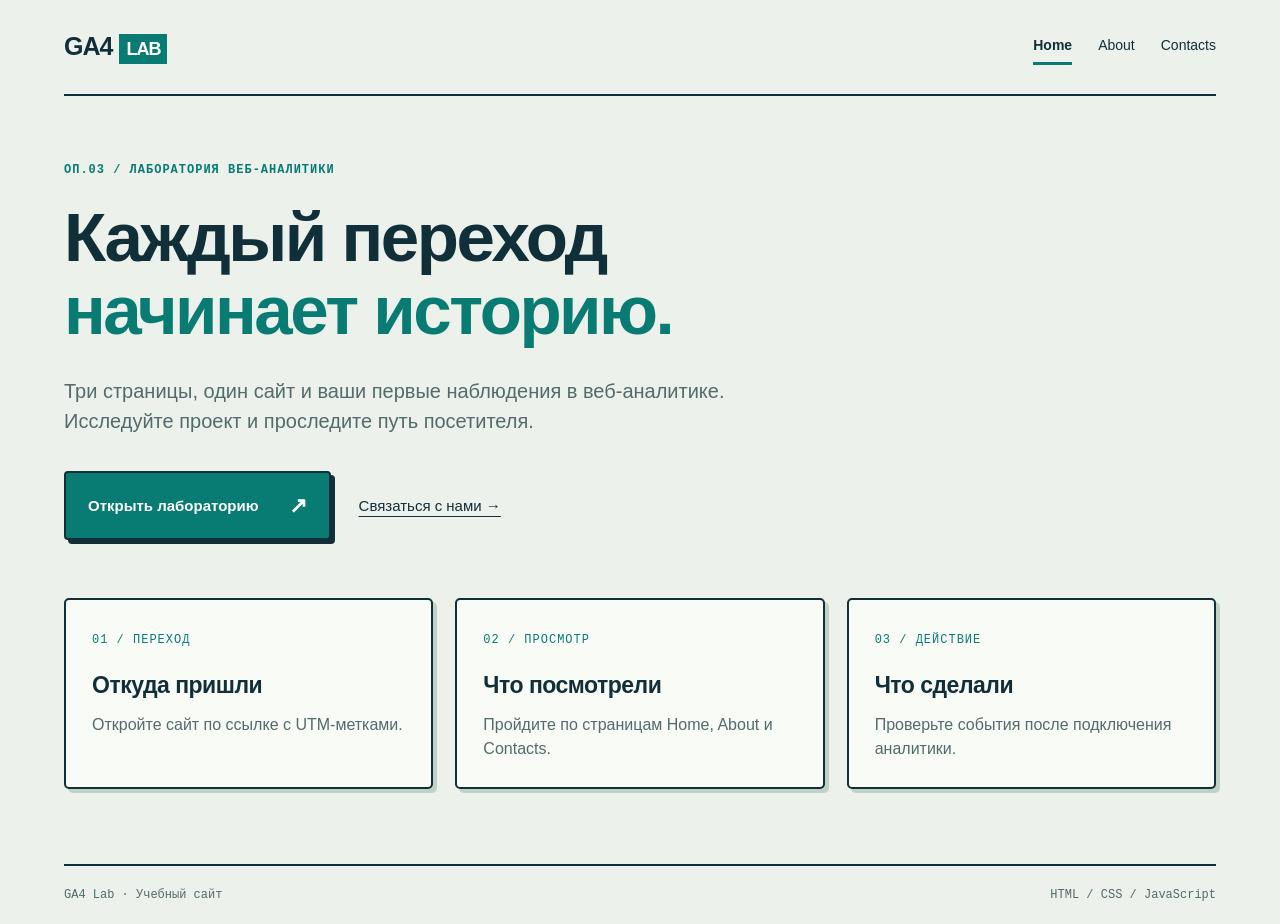
==== index.html @ f5a76195 "Initial commit" ====
<!doctype html>
<html lang="ru">
<head>
  <!-- На занятии вставьте Google Tag сразу после открывающего head. -->
  <meta charset="utf-8">
  <meta name="viewport" content="width=device-width, initial-scale=1">
  <meta name="description" content="Учебная лаборатория веб-аналитики: страницы, переходы и события.">
  <title>Home — GA4 Lab</title>
  <link rel="stylesheet" href="css/style.css">
  <script src="js/script.js" defer></script>
</head>
<body>
  <header><a class="brand" href="index.html">GA4<span>LAB</span></a><nav aria-label="Основная навигация"><a href="index.html" aria-current="page">Home</a><a href="about.html">About</a><a href="contacts.html">Contacts</a></nav></header>
  <main><p class="eyebrow">ОП.03 / ЛАБОРАТОРИЯ ВЕБ-АНАЛИТИКИ</p><h1>Каждый переход<br><em>начинает историю.</em></h1><p class="lead">Три страницы, один сайт и ваши первые наблюдения в веб-аналитике. Исследуйте проект и проследите путь посетителя.</p>
<div class="actions"><a class="button" href="about.html">Открыть лабораторию <span>↗</span></a><a class="secondary" href="contacts.html">Связаться с нами →</a></div>
<section class="cards" aria-label="Что можно изучить"><article><small>01 / ПЕРЕХОД</small><h2>Откуда пришли</h2><p>Откройте сайт по ссылке с UTM-метками.</p></article><article><small>02 / ПРОСМОТР</small><h2>Что посмотрели</h2><p>Пройдите по страницам Home, About и Contacts.</p></article><article><small>03 / ДЕЙСТВИЕ</small><h2>Что сделали</h2><p>Проверьте события после подключения аналитики.</p></article></section></main>
  <footer><span>GA4 Lab · Учебный сайт</span><span>HTML / CSS / JavaScript</span></footer>
</body>
</html>
---- css/style.css ----
:root{--ink:#102f39;--paper:#edf1eb;--accent:#087c73;--line:#b9ccc1;--muted:#526b6c}*{box-sizing:border-box}body{margin:0;background:var(--paper);color:var(--ink);font-family:Arial,Helvetica,sans-serif;line-height:1.5}a{color:inherit}header,main,footer{width:min(1160px,90%);margin:auto}header{display:flex;align-items:center;justify-content:space-between;padding:28px 0;border-bottom:2px solid var(--ink)}.brand{font-size:25px;font-weight:900;text-decoration:none;letter-spacing:-1px}.brand span{background:var(--accent);color:white;padding:5px 7px;margin-left:7px;font-size:18px}nav{display:flex;gap:26px}nav a{text-decoration:none;font-size:14px;padding:6px 0}nav a[aria-current]{border-bottom:3px solid var(--accent);font-weight:bold}main{padding:65px 0 75px;min-height:calc(100vh - 185px)}.eyebrow,small,.tag{font-family:monospace;font-size:12px;letter-spacing:1px}.eyebrow{color:var(--accent);font-weight:bold;margin:0 0 22px}h1{font-size:clamp(38px,5.4vw,72px);line-height:1.07;letter-spacing:-2.5px;margin:0 0 28px;font-weight:800}h1 em{font-style:normal;color:var(--accent)}.lead{font-size:20px;max-width:710px;color:var(--muted);margin-bottom:30px}.actions{display:flex;gap:28px;align-items:center;margin:35px 0}.button{display:inline-flex;justify-content:space-between;gap:30px;align-items:center;background:var(--accent);color:white;border:2px solid var(--ink);padding:16px 22px;border-radius:4px;text-decoration:none;font-size:15px;font-weight:bold;box-shadow:4px 4px 0 var(--ink);cursor:pointer}.button:hover{background:#075f59;transform:translateY(-2px)}.button span{font-size:22px}.secondary{text-underline-offset:5px;font-size:15px}.cards{display:grid;grid-template-columns:repeat(3,1fr);gap:22px;margin-top:58px}.cards article{padding:26px;background:#f9fbf7;border:2px solid var(--ink);border-radius:5px;box-shadow:4px 4px 0 #c0d2c6}.cards small{color:var(--accent)}h2{font-size:23px;letter-spacing:-.5px;margin:18px 0 10px}article p,aside p{color:var(--muted);margin:0}.steps{max-width:800px;margin:35px 0}.steps article{display:flex;gap:28px;padding:22px 0;border-bottom:1px solid var(--line)}.steps article>b{font:30px monospace;color:var(--accent)}.steps h2{margin:0 0 8px}.contact-grid{display:grid;grid-template-columns:1.1fr 1fr;gap:55px;margin-top:35px}form{background:white;border:2px solid var(--ink);border-radius:5px;padding:28px}label{display:block;font-weight:bold;font-size:14px;margin-bottom:8px}input,select{width:100%;padding:13px;font:16px Arial;border:1px solid var(--line);border-radius:3px;background:#f9fbf7;margin-bottom:22px}form small{display:block;color:var(--muted);letter-spacing:0;line-height:1.6}#form-status{color:var(--accent);font-weight:bold}aside{padding:25px 0}.tag{color:var(--accent)}aside h2{font-size:34px;line-height:1.3}aside p{margin-bottom:25px}footer{border-top:2px solid var(--ink);padding:22px 0;display:flex;justify-content:space-between;font:12px monospace;color:var(--muted)}:focus-visible{outline:3px solid #df9509;outline-offset:5px}@media(max-width:700px){header{padding:22px 0}nav{gap:14px}nav a{font-size:12px}main{padding:38px 0}h1{letter-spacing:-1.5px}.lead{font-size:17px}.cards,.contact-grid{grid-template-columns:1fr;gap:20px}.cards{margin-top:38px}.actions{align-items:flex-start;flex-direction:column;gap:22px}footer{gap:12px;flex-wrap:wrap}.contact-grid{gap:10px}}@media(prefers-reduced-motion:no-preference){main{animation:appear .45s ease}.button{transition:background .15s,transform .15s}@keyframes appear{from{opacity:0;transform:translateY(12px)}to{opacity:1;transform:none}}}
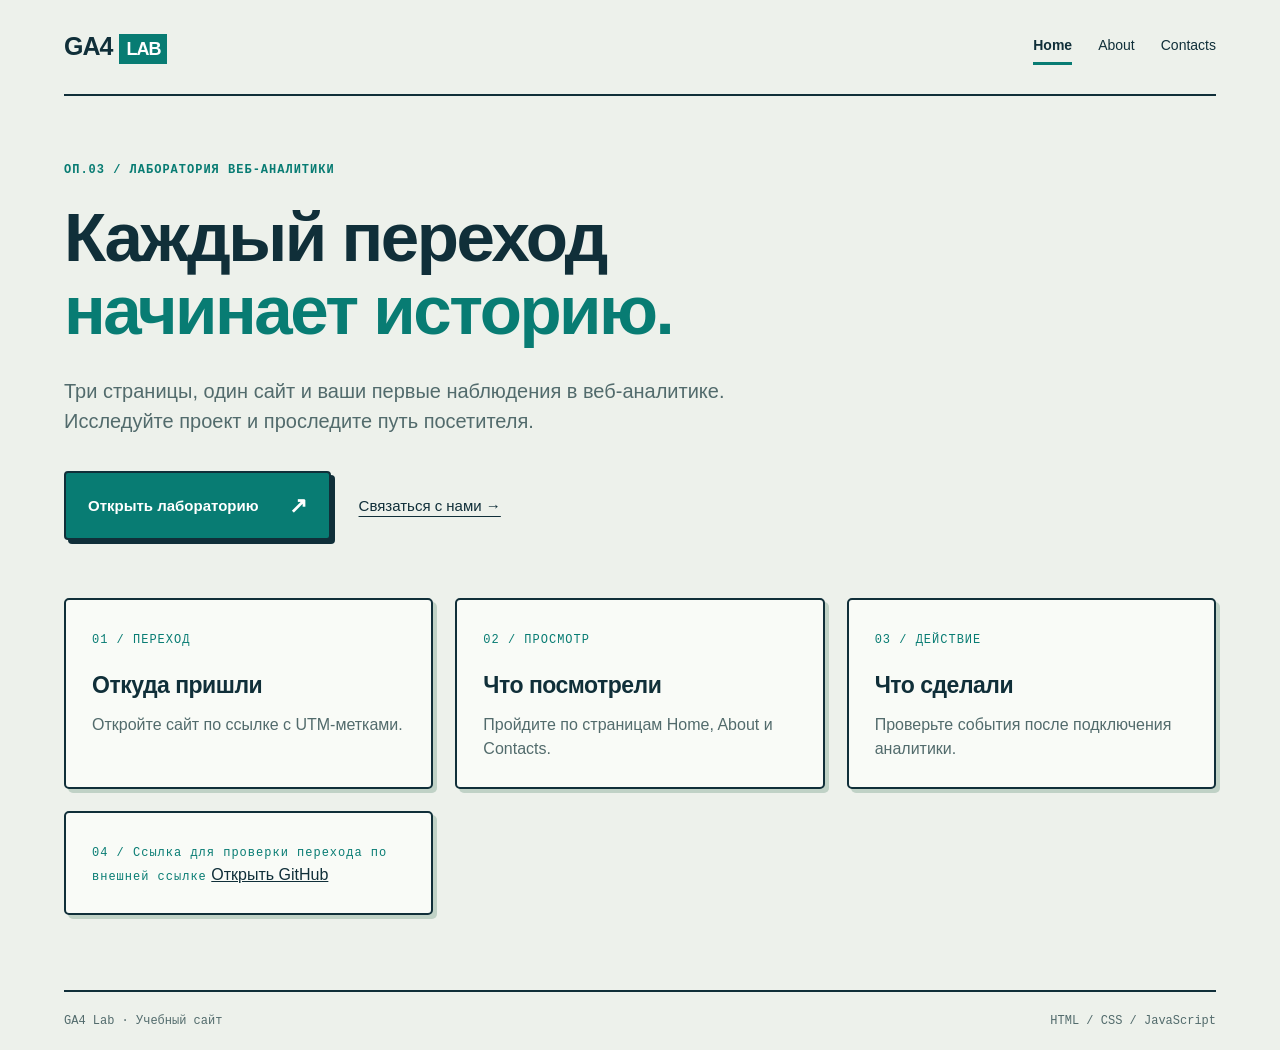
==== commit 22e71892: "feat: add external link" ====
--- a/index.html
+++ b/index.html
@@ -1,7 +1,17 @@
 <!doctype html>
 <html lang="ru">
+
 <head>
   <!-- На занятии вставьте Google Tag сразу после открывающего head. -->
+  <!-- Google tag (gtag.js) -->
+  <script async src="https://www.googletagmanager.com/gtag/js?id=G-JCLZ7XSDVT"></script>
+  <script>
+    window.dataLayer = window.dataLayer || [];
+    function gtag() { dataLayer.push(arguments); }
+    gtag('js', new Date());
+
+    gtag('config', 'G-JCLZ7XSDVT');
+  </script>
   <meta charset="utf-8">
   <meta name="viewport" content="width=device-width, initial-scale=1">
   <meta name="description" content="Учебная лаборатория веб-аналитики: страницы, переходы и события.">
@@ -9,12 +19,40 @@
   <link rel="stylesheet" href="css/style.css">
   <script src="js/script.js" defer></script>
 </head>
+
 <body>
-  <header><a class="brand" href="index.html">GA4<span>LAB</span></a><nav aria-label="Основная навигация"><a href="index.html" aria-current="page">Home</a><a href="about.html">About</a><a href="contacts.html">Contacts</a></nav></header>
-  <main><p class="eyebrow">ОП.03 / ЛАБОРАТОРИЯ ВЕБ-АНАЛИТИКИ</p><h1>Каждый переход<br><em>начинает историю.</em></h1><p class="lead">Три страницы, один сайт и ваши первые наблюдения в веб-аналитике. Исследуйте проект и проследите путь посетителя.</p>
-<div class="actions"><a class="button" href="about.html">Открыть лабораторию <span>↗</span></a><a class="secondary" href="contacts.html">Связаться с нами →</a></div>
-<section class="cards" aria-label="Что можно изучить"><article><small>01 / ПЕРЕХОД</small><h2>Откуда пришли</h2><p>Откройте сайт по ссылке с UTM-метками.</p></article><article><small>02 / ПРОСМОТР</small><h2>Что посмотрели</h2><p>Пройдите по страницам Home, About и Contacts.</p></article><article><small>03 / ДЕЙСТВИЕ</small><h2>Что сделали</h2><p>Проверьте события после подключения аналитики.</p></article></section></main>
+  <header><a class="brand" href="index.html">GA4<span>LAB</span></a>
+    <nav aria-label="Основная навигация"><a href="index.html" aria-current="page">Home</a><a
+        href="about.html">About</a><a href="contacts.html">Contacts</a></nav>
+  </header>
+  <main>
+    <p class="eyebrow">ОП.03 / ЛАБОРАТОРИЯ ВЕБ-АНАЛИТИКИ</p>
+    <h1>Каждый переход<br><em>начинает историю.</em></h1>
+    <p class="lead">Три страницы, один сайт и ваши первые наблюдения в веб-аналитике. Исследуйте проект и проследите
+      путь посетителя.</p>
+    <div class="actions"><a class="button" href="about.html">Открыть лабораторию <span>↗</span></a><a class="secondary"
+        href="contacts.html">Связаться с нами →</a></div>
+    <section class="cards" aria-label="Что можно изучить">
+      <article><small>01 / ПЕРЕХОД</small>
+        <h2>Откуда пришли</h2>
+        <p>Откройте сайт по ссылке с UTM-метками.</p>
+      </article>
+      <article><small>02 / ПРОСМОТР</small>
+        <h2>Что посмотрели</h2>
+        <p>Пройдите по страницам Home, About и Contacts.</p>
+      </article>
+      <article><small>03 / ДЕЙСТВИЕ</small>
+        <h2>Что сделали</h2>
+        <p>Проверьте события после подключения аналитики.</p>
+      </article>
+      <article><small>04 / Ссылка для проверки перехода по внешней ссылке</small>
+        <a href="https://github.com/" target="_blank" rel="noopener noreferrer">
+          Открыть GitHub
+        </a>        
+      </article>
+    </section>
+  </main>
   <footer><span>GA4 Lab · Учебный сайт</span><span>HTML / CSS / JavaScript</span></footer>
 </body>
-</html>
 
+</html>
--- a/css/style.css
+++ b/css/style.css
@@ -1,2 +1,346 @@
-:root{--ink:#102f39;--paper:#edf1eb;--accent:#087c73;--line:#b9ccc1;--muted:#526b6c}*{box-sizing:border-box}body{margin:0;background:var(--paper);color:var(--ink);font-family:Arial,Helvetica,sans-serif;line-height:1.5}a{color:inherit}header,main,footer{width:min(1160px,90%);margin:auto}header{display:flex;align-items:center;justify-content:space-between;padding:28px 0;border-bottom:2px solid var(--ink)}.brand{font-size:25px;font-weight:900;text-decoration:none;letter-spacing:-1px}.brand span{background:var(--accent);color:white;padding:5px 7px;margin-left:7px;font-size:18px}nav{display:flex;gap:26px}nav a{text-decoration:none;font-size:14px;padding:6px 0}nav a[aria-current]{border-bottom:3px solid var(--accent);font-weight:bold}main{padding:65px 0 75px;min-height:calc(100vh - 185px)}.eyebrow,small,.tag{font-family:monospace;font-size:12px;letter-spacing:1px}.eyebrow{color:var(--accent);font-weight:bold;margin:0 0 22px}h1{font-size:clamp(38px,5.4vw,72px);line-height:1.07;letter-spacing:-2.5px;margin:0 0 28px;font-weight:800}h1 em{font-style:normal;color:var(--accent)}.lead{font-size:20px;max-width:710px;color:var(--muted);margin-bottom:30px}.actions{display:flex;gap:28px;align-items:center;margin:35px 0}.button{display:inline-flex;justify-content:space-between;gap:30px;align-items:center;background:var(--accent);color:white;border:2px solid var(--ink);padding:16px 22px;border-radius:4px;text-decoration:none;font-size:15px;font-weight:bold;box-shadow:4px 4px 0 var(--ink);cursor:pointer}.button:hover{background:#075f59;transform:translateY(-2px)}.button span{font-size:22px}.secondary{text-underline-offset:5px;font-size:15px}.cards{display:grid;grid-template-columns:repeat(3,1fr);gap:22px;margin-top:58px}.cards article{padding:26px;background:#f9fbf7;border:2px solid var(--ink);border-radius:5px;box-shadow:4px 4px 0 #c0d2c6}.cards small{color:var(--accent)}h2{font-size:23px;letter-spacing:-.5px;margin:18px 0 10px}article p,aside p{color:var(--muted);margin:0}.steps{max-width:800px;margin:35px 0}.steps article{display:flex;gap:28px;padding:22px 0;border-bottom:1px solid var(--line)}.steps article>b{font:30px monospace;color:var(--accent)}.steps h2{margin:0 0 8px}.contact-grid{display:grid;grid-template-columns:1.1fr 1fr;gap:55px;margin-top:35px}form{background:white;border:2px solid var(--ink);border-radius:5px;padding:28px}label{display:block;font-weight:bold;font-size:14px;margin-bottom:8px}input,select{width:100%;padding:13px;font:16px Arial;border:1px solid var(--line);border-radius:3px;background:#f9fbf7;margin-bottom:22px}form small{display:block;color:var(--muted);letter-spacing:0;line-height:1.6}#form-status{color:var(--accent);font-weight:bold}aside{padding:25px 0}.tag{color:var(--accent)}aside h2{font-size:34px;line-height:1.3}aside p{margin-bottom:25px}footer{border-top:2px solid var(--ink);padding:22px 0;display:flex;justify-content:space-between;font:12px monospace;color:var(--muted)}:focus-visible{outline:3px solid #df9509;outline-offset:5px}@media(max-width:700px){header{padding:22px 0}nav{gap:14px}nav a{font-size:12px}main{padding:38px 0}h1{letter-spacing:-1.5px}.lead{font-size:17px}.cards,.contact-grid{grid-template-columns:1fr;gap:20px}.cards{margin-top:38px}.actions{align-items:flex-start;flex-direction:column;gap:22px}footer{gap:12px;flex-wrap:wrap}.contact-grid{gap:10px}}@media(prefers-reduced-motion:no-preference){main{animation:appear .45s ease}.button{transition:background .15s,transform .15s}@keyframes appear{from{opacity:0;transform:translateY(12px)}to{opacity:1;transform:none}}}
-
+:root {
+    --ink: #102f39;
+    --paper: #edf1eb;
+    --accent: #087c73;
+    --line: #b9ccc1;
+    --muted: #526b6c
+}
+
+* {
+    box-sizing: border-box
+}
+
+body {
+    margin: 0;
+    background: var(--paper);
+    color: var(--ink);
+    font-family: Arial, Helvetica, sans-serif;
+    line-height: 1.5
+}
+
+a {
+    color: inherit
+}
+
+header,
+main,
+footer {
+    width: min(1160px, 90%);
+    margin: auto
+}
+
+header {
+    display: flex;
+    align-items: center;
+    justify-content: space-between;
+    padding: 28px 0;
+    border-bottom: 2px solid var(--ink)
+}
+
+.brand {
+    font-size: 25px;
+    font-weight: 900;
+    text-decoration: none;
+    letter-spacing: -1px
+}
+
+.brand span {
+    background: var(--accent);
+    color: white;
+    padding: 5px 7px;
+    margin-left: 7px;
+    font-size: 18px
+}
+
+nav {
+    display: flex;
+    gap: 26px
+}
+
+nav a {
+    text-decoration: none;
+    font-size: 14px;
+    padding: 6px 0
+}
+
+nav a[aria-current] {
+    border-bottom: 3px solid var(--accent);
+    font-weight: bold
+}
+
+main {
+    padding: 65px 0 75px;
+    min-height: calc(100vh - 185px)
+}
+
+.eyebrow,
+small,
+.tag {
+    font-family: monospace;
+    font-size: 12px;
+    letter-spacing: 1px
+}
+
+.eyebrow {
+    color: var(--accent);
+    font-weight: bold;
+    margin: 0 0 22px
+}
+
+h1 {
+    font-size: clamp(38px, 5.4vw, 72px);
+    line-height: 1.07;
+    letter-spacing: -2.5px;
+    margin: 0 0 28px;
+    font-weight: 800
+}
+
+h1 em {
+    font-style: normal;
+    color: var(--accent)
+}
+
+.lead {
+    font-size: 20px;
+    max-width: 710px;
+    color: var(--muted);
+    margin-bottom: 30px
+}
+
+.actions {
+    display: flex;
+    gap: 28px;
+    align-items: center;
+    margin: 35px 0
+}
+
+.button {
+    display: inline-flex;
+    justify-content: space-between;
+    gap: 30px;
+    align-items: center;
+    background: var(--accent);
+    color: white;
+    border: 2px solid var(--ink);
+    padding: 16px 22px;
+    border-radius: 4px;
+    text-decoration: none;
+    font-size: 15px;
+    font-weight: bold;
+    box-shadow: 4px 4px 0 var(--ink);
+    cursor: pointer
+}
+
+.button:hover {
+    background: #075f59;
+    transform: translateY(-2px)
+}
+
+.button span {
+    font-size: 22px
+}
+
+.secondary {
+    text-underline-offset: 5px;
+    font-size: 15px
+}
+
+.cards {
+    display: grid;
+    grid-template-columns: repeat(3, 1fr);
+    gap: 22px;
+    margin-top: 58px
+}
+
+.cards article {
+    padding: 26px;
+    background: #f9fbf7;
+    border: 2px solid var(--ink);
+    border-radius: 5px;
+    box-shadow: 4px 4px 0 #c0d2c6
+}
+
+.cards small {
+    color: var(--accent)
+}
+
+h2 {
+    font-size: 23px;
+    letter-spacing: -.5px;
+    margin: 18px 0 10px
+}
+
+article p,
+aside p {
+    color: var(--muted);
+    margin: 0
+}
+
+.steps {
+    max-width: 800px;
+    margin: 35px 0
+}
+
+.steps article {
+    display: flex;
+    gap: 28px;
+    padding: 22px 0;
+    border-bottom: 1px solid var(--line)
+}
+
+.steps article>b {
+    font: 30px monospace;
+    color: var(--accent)
+}
+
+.steps h2 {
+    margin: 0 0 8px
+}
+
+.contact-grid {
+    display: grid;
+    grid-template-columns: 1.1fr 1fr;
+    gap: 55px;
+    margin-top: 35px
+}
+
+form {
+    background: white;
+    border: 2px solid var(--ink);
+    border-radius: 5px;
+    padding: 28px
+}
+
+label {
+    display: block;
+    font-weight: bold;
+    font-size: 14px;
+    margin-bottom: 8px
+}
+
+input,
+select {
+    width: 100%;
+    padding: 13px;
+    font: 16px Arial;
+    border: 1px solid var(--line);
+    border-radius: 3px;
+    background: #f9fbf7;
+    margin-bottom: 22px
+}
+
+form small {
+    display: block;
+    color: var(--muted);
+    letter-spacing: 0;
+    line-height: 1.6
+}
+
+#form-status {
+    color: var(--accent);
+    font-weight: bold
+}
+
+aside {
+    padding: 25px 0
+}
+
+.tag {
+    color: var(--accent)
+}
+
+aside h2 {
+    font-size: 34px;
+    line-height: 1.3
+}
+
+aside p {
+    margin-bottom: 25px
+}
+
+footer {
+    border-top: 2px solid var(--ink);
+    padding: 22px 0;
+    display: flex;
+    justify-content: space-between;
+    font: 12px monospace;
+    color: var(--muted)
+}
+
+:focus-visible {
+    outline: 3px solid #df9509;
+    outline-offset: 5px
+}
+
+@media(max-width:700px) {
+    header {
+        padding: 22px 0
+    }
+
+    nav {
+        gap: 14px
+    }
+
+    nav a {
+        font-size: 12px
+    }
+
+    main {
+        padding: 38px 0
+    }
+
+    h1 {
+        letter-spacing: -1.5px
+    }
+
+    .lead {
+        font-size: 17px
+    }
+
+    .cards,
+    .contact-grid {
+        grid-template-columns: 1fr;
+        gap: 20px
+    }
+
+    .cards {
+        margin-top: 38px
+    }
+
+    .actions {
+        align-items: flex-start;
+        flex-direction: column;
+        gap: 22px
+    }
+
+    footer {
+        gap: 12px;
+        flex-wrap: wrap
+    }
+
+    .contact-grid {
+        gap: 10px
+    }
+}
+
+@media(prefers-reduced-motion:no-preference) {
+    main {
+        animation: appear .45s ease
+    }
+
+    .button {
+        transition: background .15s, transform .15s
+    }
+
+    @keyframes appear {
+        from {
+            opacity: 0;
+            transform: translateY(12px)
+        }
+
+        to {
+            opacity: 1;
+            transform: none
+        }
+    }
+}
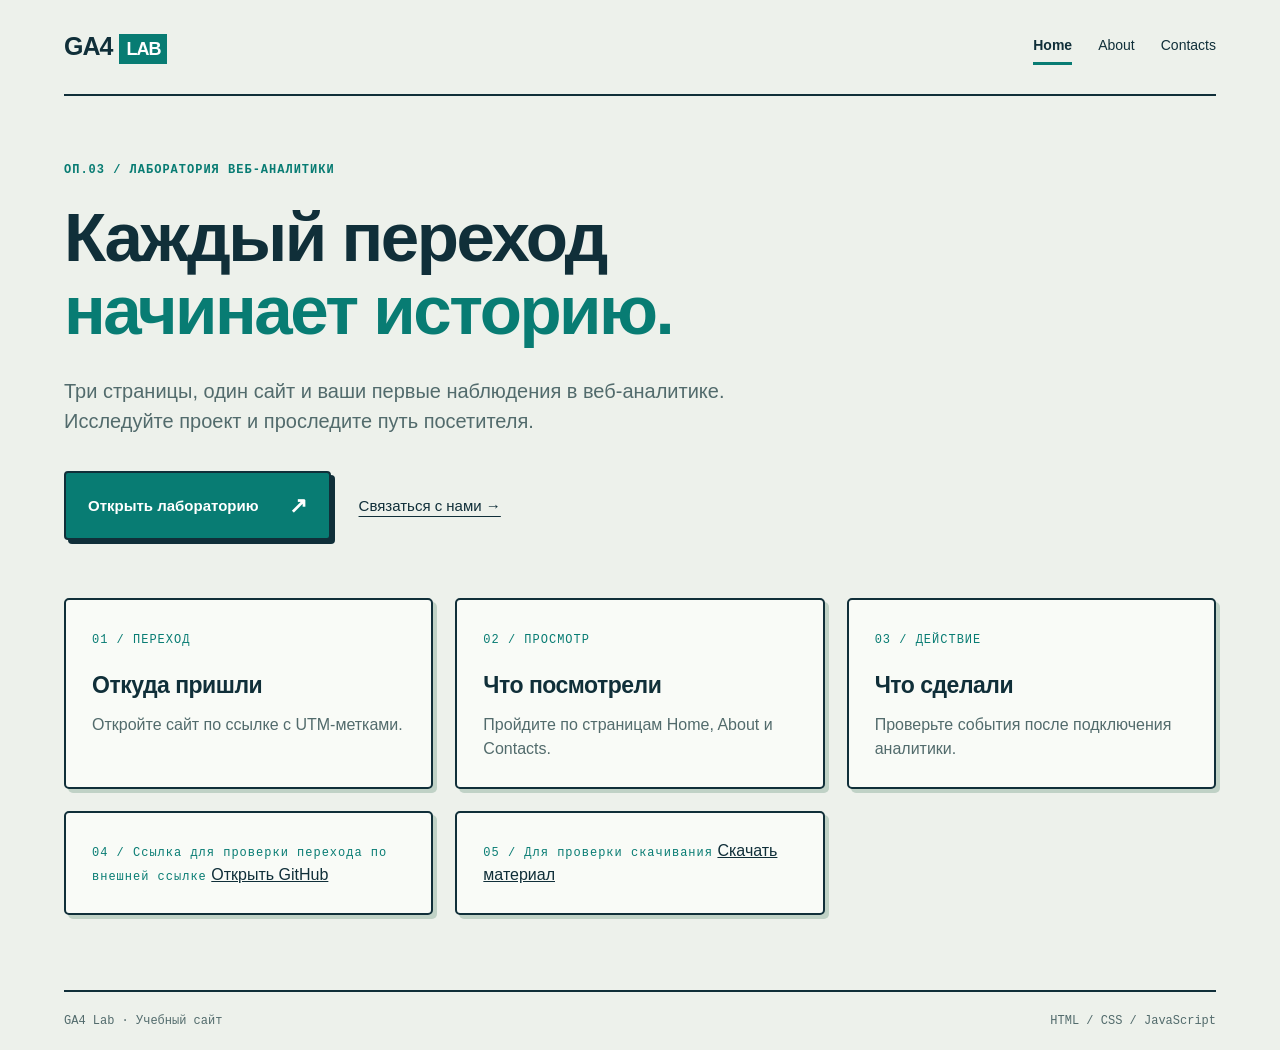
==== commit 73f75467: "feat: add file download" ====
--- a/index.html
+++ b/index.html
@@ -50,6 +50,11 @@
           Открыть GitHub
         </a>        
       </article>
+      <article><small>05 / Для проверки скачивания</small>
+        <a href="assets/analytics-guide.pdf" download>
+          Скачать материал
+        </a>
+      </article>
     </section>
   </main>
   <footer><span>GA4 Lab · Учебный сайт</span><span>HTML / CSS / JavaScript</span></footer>
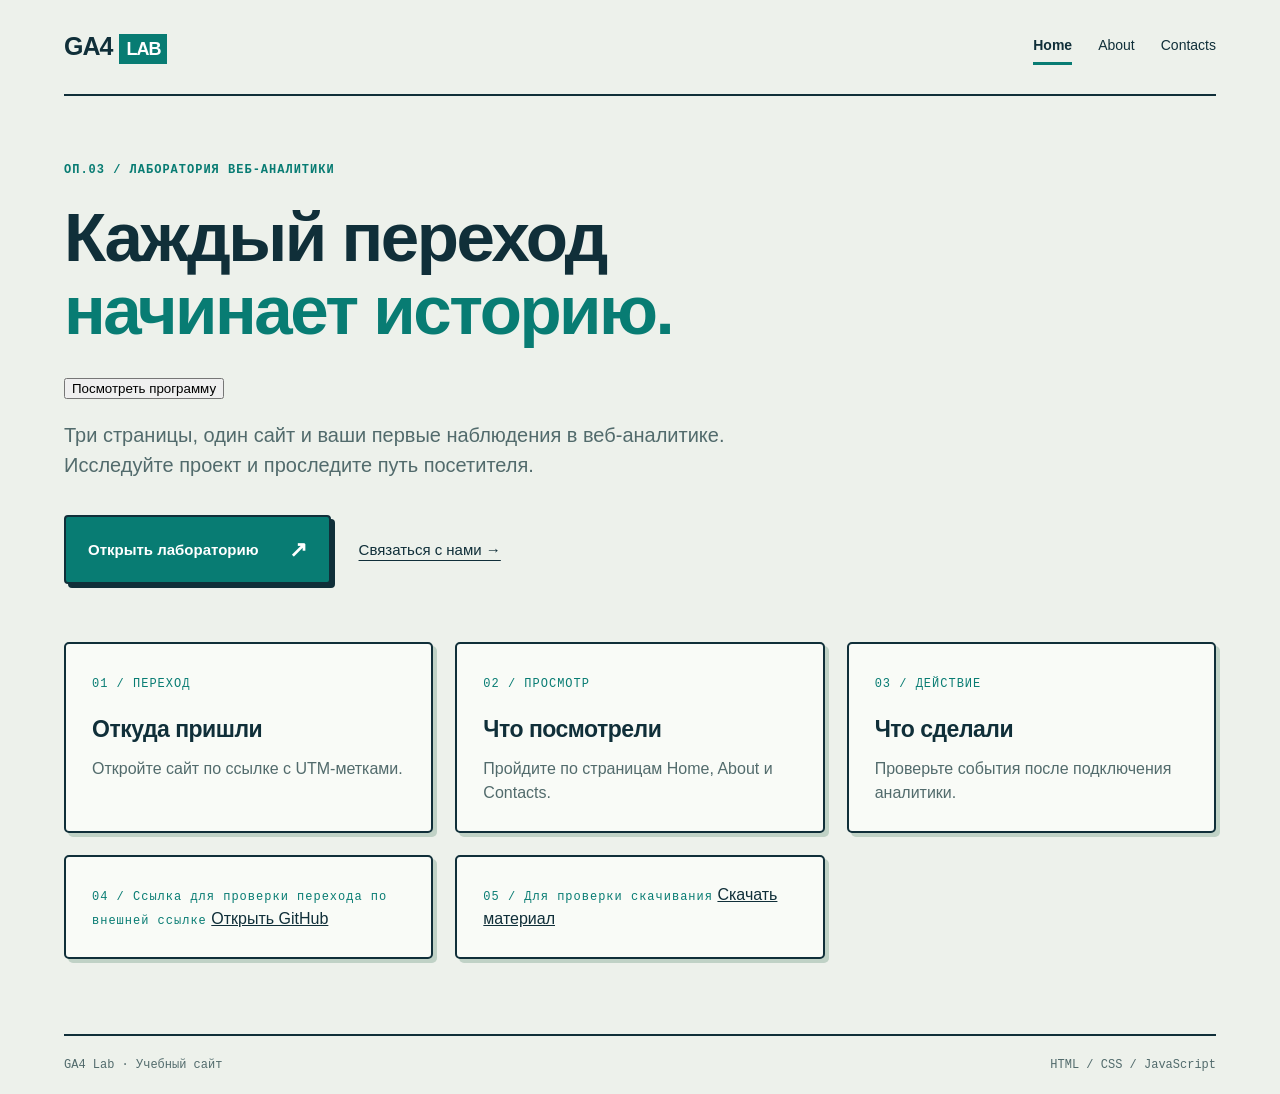
==== commit 874a67cc: "feat: add button with event cta_click" ====
--- a/index.html
+++ b/index.html
@@ -28,6 +28,9 @@
   <main>
     <p class="eyebrow">ОП.03 / ЛАБОРАТОРИЯ ВЕБ-АНАЛИТИКИ</p>
     <h1>Каждый переход<br><em>начинает историю.</em></h1>
+    <button id="program-cta" type="button">
+      Посмотреть программу
+    </button>
     <p class="lead">Три страницы, один сайт и ваши первые наблюдения в веб-аналитике. Исследуйте проект и проследите
       путь посетителя.</p>
     <div class="actions"><a class="button" href="about.html">Открыть лабораторию <span>↗</span></a><a class="secondary"
